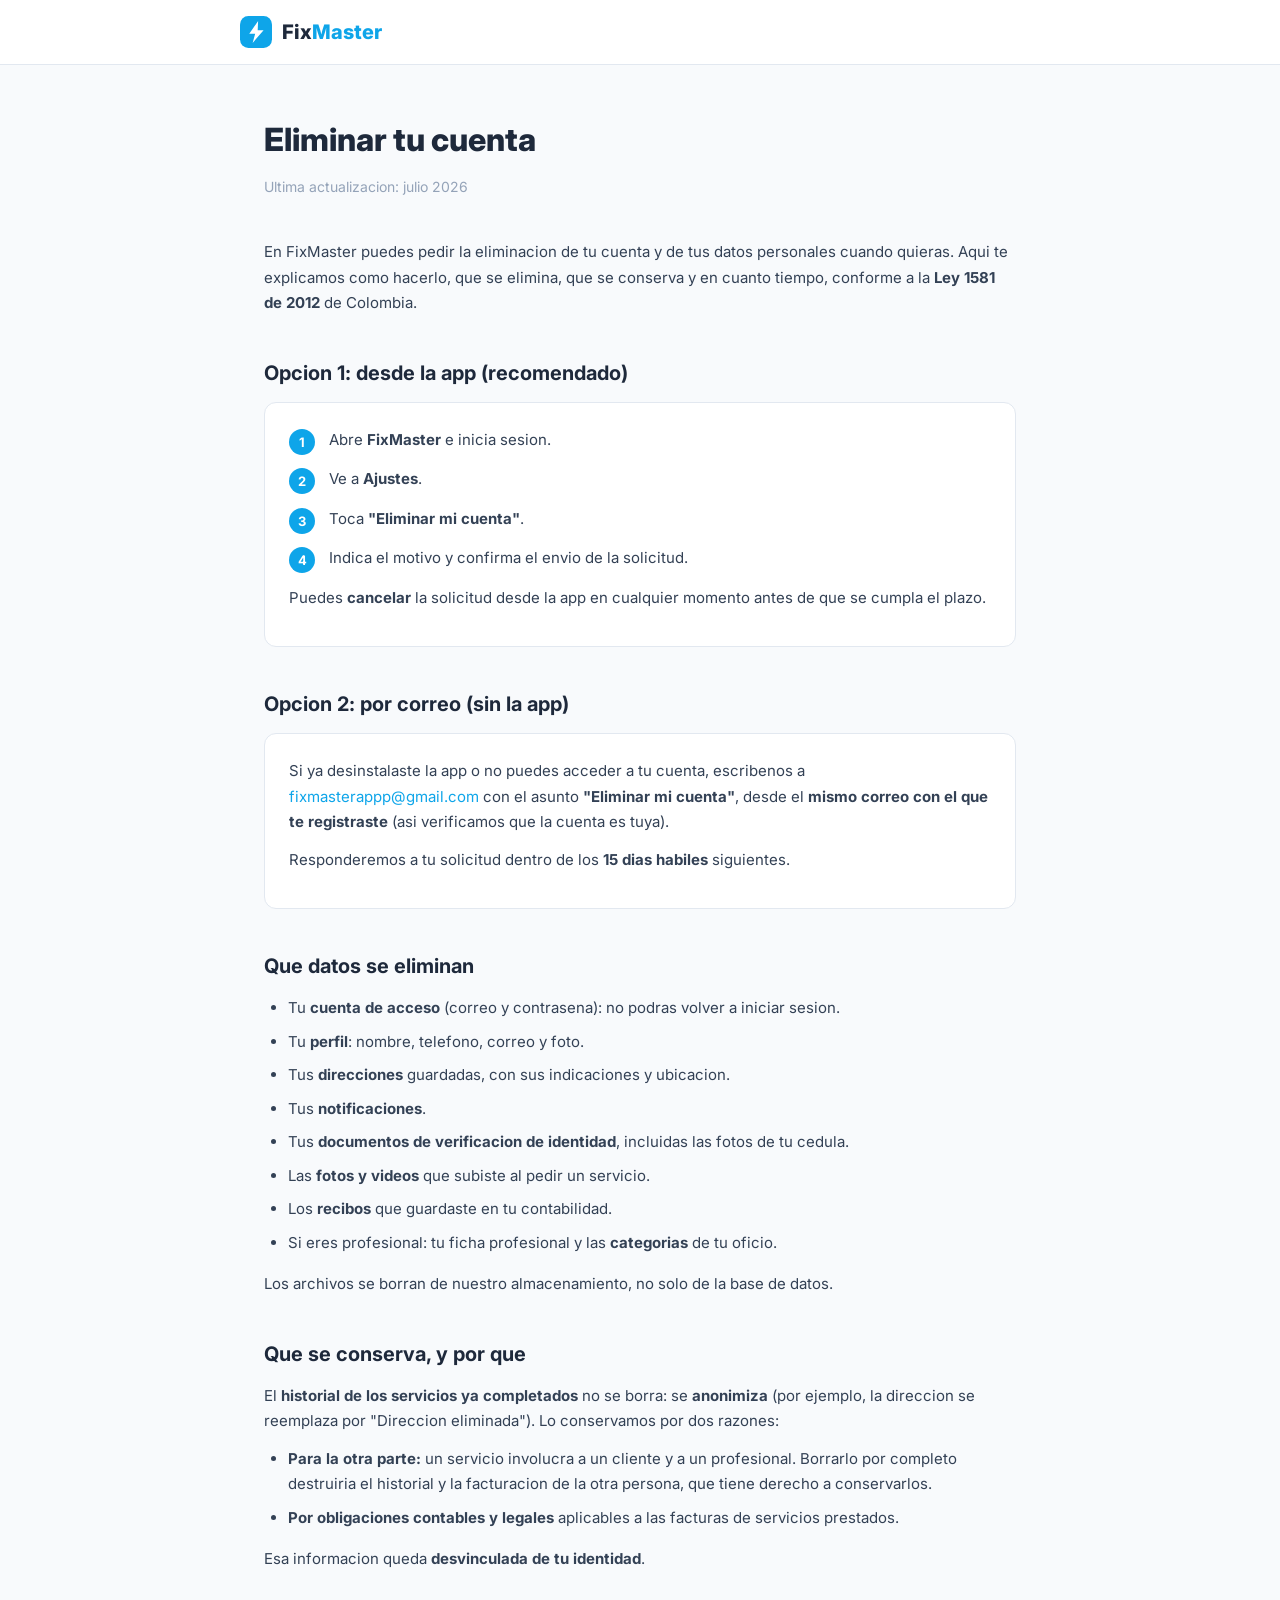
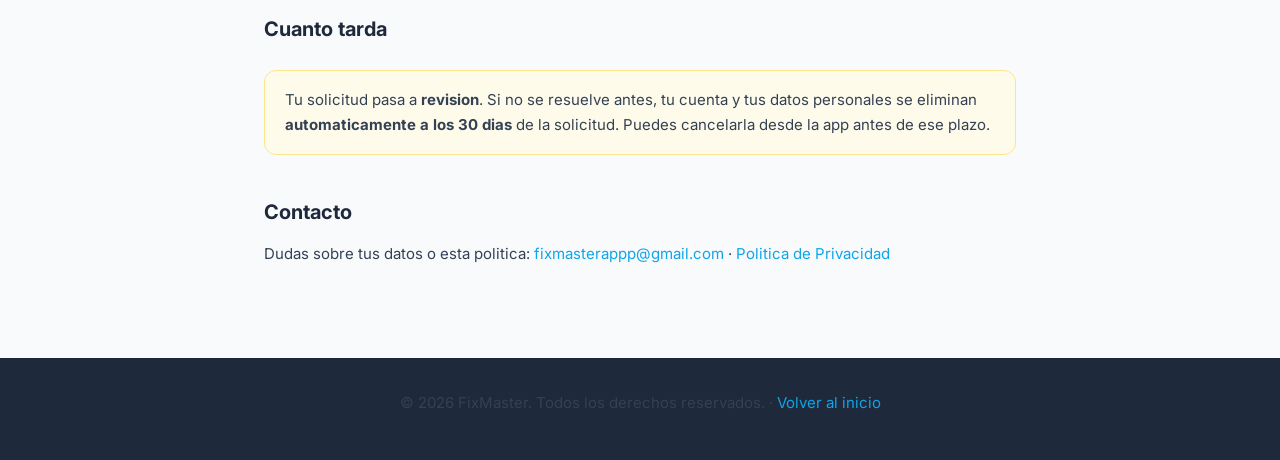
==== eliminar-cuenta.html @ eef832ab "url eliminar cuenta" ====
<!DOCTYPE html>
<html lang="es">
<head>
  <meta charset="UTF-8">
  <meta name="viewport" content="width=device-width, initial-scale=1.0">
  <title>Eliminar tu cuenta — FixMaster</title>
  <meta name="description" content="Como solicitar la eliminacion de tu cuenta de FixMaster y que datos se eliminan o se conservan.">
  <meta name="theme-color" content="#0EA5E9">
  <link rel="icon" type="image/svg+xml" href="data:image/svg+xml,%3Csvg xmlns='http://www.w3.org/2000/svg' viewBox='0 0 32 32'%3E%3Crect width='32' height='32' rx='8' fill='%230EA5E9'/%3E%3Cpath d='M18.5 4L10 18h5.5L13.5 28 22 14h-5.5z' fill='white'/%3E%3C/svg%3E">
  <link rel="preconnect" href="https://fonts.googleapis.com">
  <link rel="preconnect" href="https://fonts.gstatic.com" crossorigin>
  <link href="https://fonts.googleapis.com/css2?family=Inter:wght@400;500;600;700;800&display=swap" rel="stylesheet">
  <style>
    *, *::before, *::after { box-sizing: border-box; margin: 0; padding: 0; }
    :root {
      --primary: #0EA5E9;
      --dark: #1E293B;
      --surface: #334155;
      --bg: #F8FAFC;
      --border: #E2E8F0;
      --muted: #94A3B8;
      --white: #FFFFFF;
    }
    html { scroll-behavior: smooth; }
    body {
      font-family: 'Inter', -apple-system, BlinkMacSystemFont, 'Segoe UI', sans-serif;
      color: var(--dark);
      background: var(--bg);
      line-height: 1.7;
      -webkit-font-smoothing: antialiased;
    }
    a { color: var(--primary); text-decoration: none; }
    a:hover { text-decoration: underline; }

    nav {
      background: var(--white);
      border-bottom: 1px solid var(--border);
      padding: 0 24px;
    }
    .nav-inner {
      max-width: 800px;
      margin: 0 auto;
      display: flex;
      align-items: center;
      height: 64px;
    }
    .logo {
      display: flex;
      align-items: center;
      gap: 10px;
      font-size: 20px;
      font-weight: 800;
      text-decoration: none;
      color: inherit;
    }
    .logo-icon { width: 32px; height: 32px; }
    .logo-fix { color: var(--dark); }
    .logo-master { color: var(--primary); }

    main {
      max-width: 800px;
      margin: 0 auto;
      padding: 48px 24px 80px;
    }
    h1 {
      font-size: 32px;
      font-weight: 800;
      margin-bottom: 8px;
    }
    .updated {
      font-size: 14px;
      color: var(--muted);
      margin-bottom: 40px;
    }
    h2 {
      font-size: 20px;
      font-weight: 700;
      margin-top: 40px;
      margin-bottom: 12px;
      color: var(--dark);
    }
    p, li {
      font-size: 15px;
      color: var(--surface);
      margin-bottom: 12px;
    }
    ul {
      padding-left: 24px;
      margin-bottom: 16px;
    }
    li { margin-bottom: 8px; list-style: disc; }

    .pasos {
      counter-reset: paso;
      padding-left: 0;
      list-style: none;
    }
    .pasos li {
      list-style: none;
      counter-increment: paso;
      position: relative;
      padding-left: 40px;
      margin-bottom: 14px;
    }
    .pasos li::before {
      content: counter(paso);
      position: absolute;
      left: 0;
      top: 2px;
      width: 26px;
      height: 26px;
      border-radius: 50%;
      background: var(--primary);
      color: var(--white);
      font-size: 13px;
      font-weight: 700;
      display: flex;
      align-items: center;
      justify-content: center;
    }

    .card {
      background: var(--white);
      border: 1px solid var(--border);
      border-radius: 12px;
      padding: 24px;
      margin-bottom: 16px;
    }
    .aviso {
      background: #FFFBEB;
      border: 1px solid #FDE68A;
      border-radius: 12px;
      padding: 16px 20px;
      margin: 24px 0;
    }
    .aviso p:last-child { margin-bottom: 0; }

    footer {
      background: var(--dark);
      color: var(--muted);
      text-align: center;
      padding: 32px 24px;
      font-size: 13px;
    }
    footer a { color: var(--primary); }
  </style>
</head>
<body>
  <nav>
    <div class="nav-inner">
      <a href="index.html" class="logo">
        <svg class="logo-icon" viewBox="0 0 38 38" fill="none" xmlns="http://www.w3.org/2000/svg">
          <rect width="38" height="38" rx="10" fill="#0EA5E9"/>
          <path d="M21.5 6L11 21h7L15 32l13-15h-7z" fill="white"/>
        </svg>
        <span><span class="logo-fix">Fix</span><span class="logo-master">Master</span></span>
      </a>
    </div>
  </nav>

  <main>
    <h1>Eliminar tu cuenta</h1>
    <p class="updated">Ultima actualizacion: julio 2026</p>

    <p>
      En FixMaster puedes pedir la eliminacion de tu cuenta y de tus datos personales
      cuando quieras. Aqui te explicamos como hacerlo, que se elimina, que se conserva
      y en cuanto tiempo, conforme a la <strong>Ley 1581 de 2012</strong> de Colombia.
    </p>

    <h2>Opcion 1: desde la app (recomendado)</h2>
    <div class="card">
      <ol class="pasos">
        <li>Abre <strong>FixMaster</strong> e inicia sesion.</li>
        <li>Ve a <strong>Ajustes</strong>.</li>
        <li>Toca <strong>"Eliminar mi cuenta"</strong>.</li>
        <li>Indica el motivo y confirma el envio de la solicitud.</li>
      </ol>
      <p>
        Puedes <strong>cancelar</strong> la solicitud desde la app en cualquier momento
        antes de que se cumpla el plazo.
      </p>
    </div>

    <h2>Opcion 2: por correo (sin la app)</h2>
    <div class="card">
      <p>
        Si ya desinstalaste la app o no puedes acceder a tu cuenta, escribenos a
        <a href="mailto:fixmasterappp@gmail.com?subject=Eliminar%20mi%20cuenta%20FixMaster">fixmasterappp@gmail.com</a>
        con el asunto <strong>"Eliminar mi cuenta"</strong>, desde el
        <strong>mismo correo con el que te registraste</strong> (asi verificamos que
        la cuenta es tuya).
      </p>
      <p>Responderemos a tu solicitud dentro de los <strong>15 dias habiles</strong> siguientes.</p>
    </div>

    <h2>Que datos se eliminan</h2>
    <ul>
      <li>Tu <strong>cuenta de acceso</strong> (correo y contrasena): no podras volver a iniciar sesion.</li>
      <li>Tu <strong>perfil</strong>: nombre, telefono, correo y foto.</li>
      <li>Tus <strong>direcciones</strong> guardadas, con sus indicaciones y ubicacion.</li>
      <li>Tus <strong>notificaciones</strong>.</li>
      <li>
        Tus <strong>documentos de verificacion de identidad</strong>, incluidas las
        fotos de tu cedula.
      </li>
      <li>Las <strong>fotos y videos</strong> que subiste al pedir un servicio.</li>
      <li>Los <strong>recibos</strong> que guardaste en tu contabilidad.</li>
      <li>Si eres profesional: tu ficha profesional y las <strong>categorias</strong> de tu oficio.</li>
    </ul>
    <p>
      Los archivos se borran de nuestro almacenamiento, no solo de la base de datos.
    </p>

    <h2>Que se conserva, y por que</h2>
    <p>
      El <strong>historial de los servicios ya completados</strong> no se borra: se
      <strong>anonimiza</strong> (por ejemplo, la direccion se reemplaza por "Direccion
      eliminada"). Lo conservamos por dos razones:
    </p>
    <ul>
      <li>
        <strong>Para la otra parte:</strong> un servicio involucra a un cliente y a un
        profesional. Borrarlo por completo destruiria el historial y la facturacion de
        la otra persona, que tiene derecho a conservarlos.
      </li>
      <li>
        <strong>Por obligaciones contables y legales</strong> aplicables a las facturas
        de servicios prestados.
      </li>
    </ul>
    <p>Esa informacion queda <strong>desvinculada de tu identidad</strong>.</p>

    <h2>Cuanto tarda</h2>
    <div class="aviso">
      <p>
        Tu solicitud pasa a <strong>revision</strong>. Si no se resuelve antes, tu cuenta
        y tus datos personales se eliminan <strong>automaticamente a los 30 dias</strong>
        de la solicitud. Puedes cancelarla desde la app antes de ese plazo.
      </p>
    </div>

    <h2>Contacto</h2>
    <p>
      Dudas sobre tus datos o esta politica:
      <a href="mailto:fixmasterappp@gmail.com">fixmasterappp@gmail.com</a> &middot;
      <a href="privacidad.html">Politica de Privacidad</a>
    </p>
  </main>

  <footer>
    <p>&copy; 2026 FixMaster. Todos los derechos reservados. &middot; <a href="index.html">Volver al inicio</a></p>
  </footer>
</body>
</html>
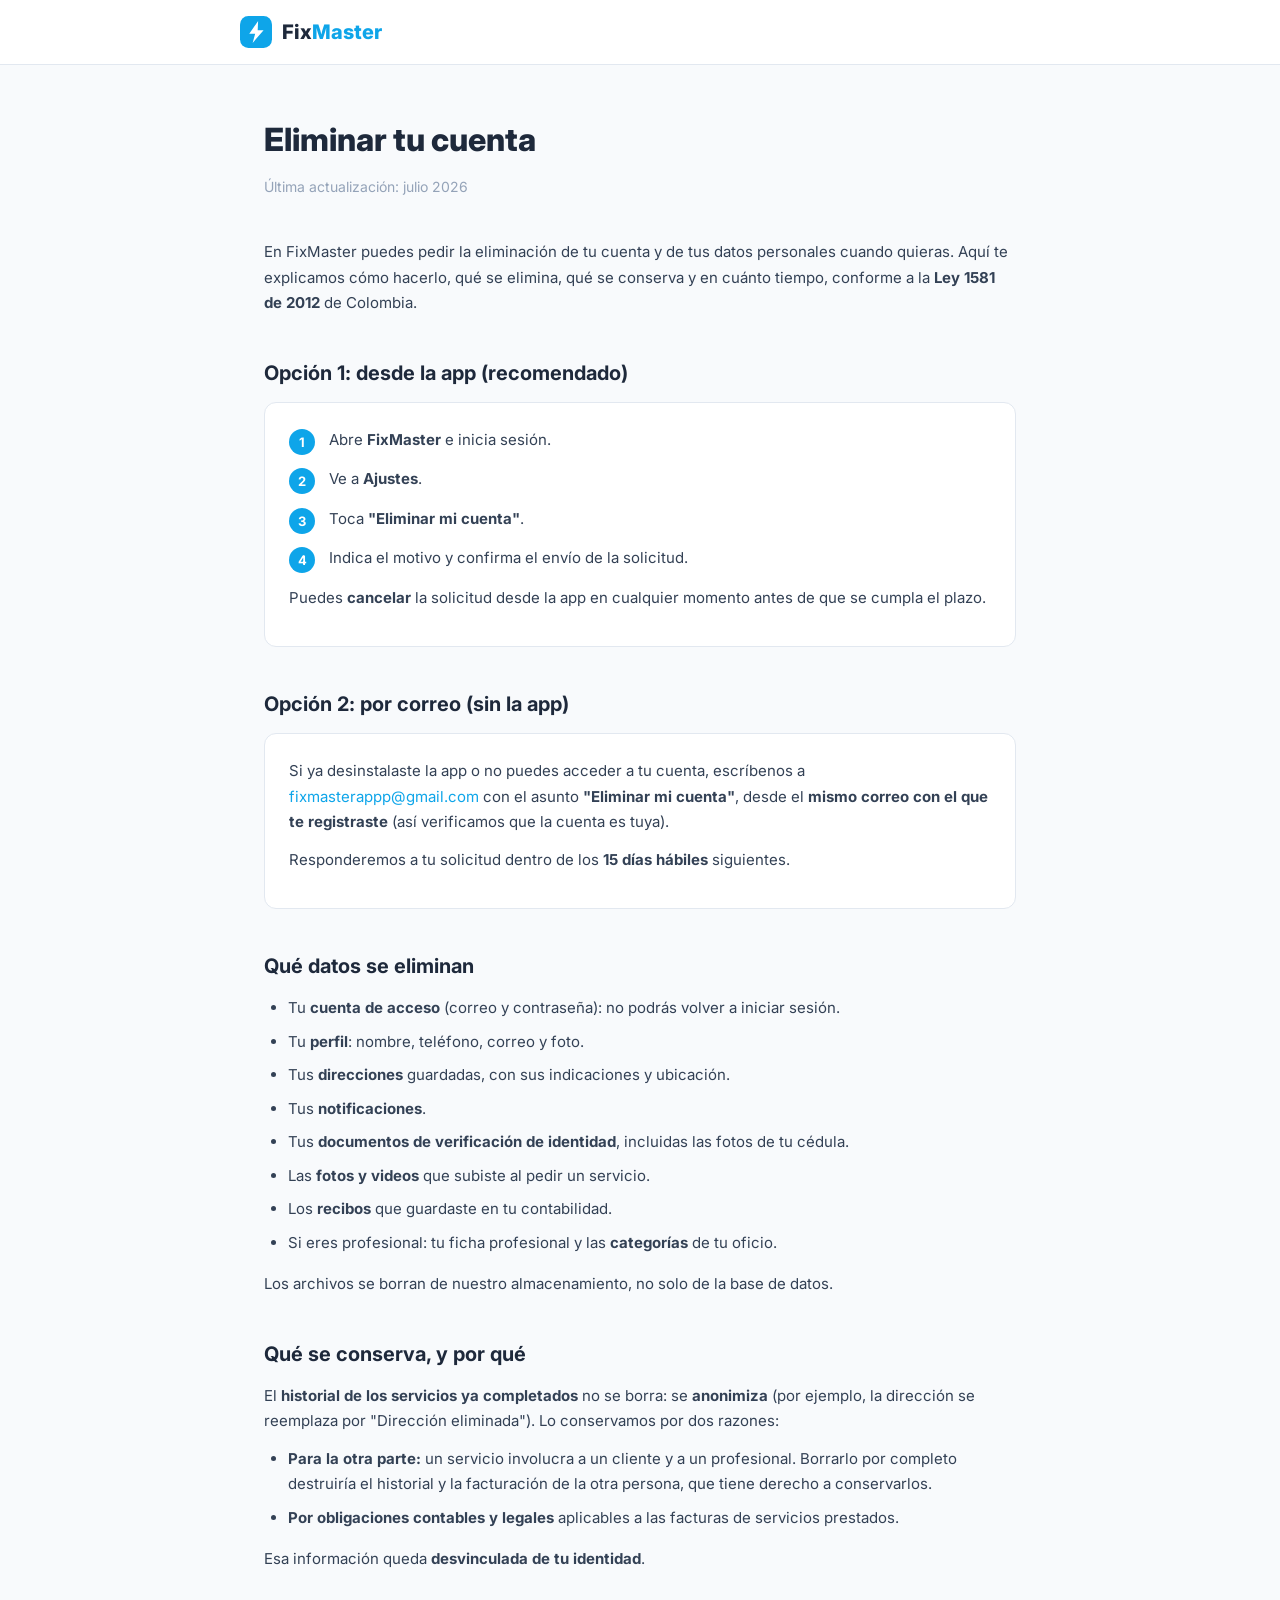
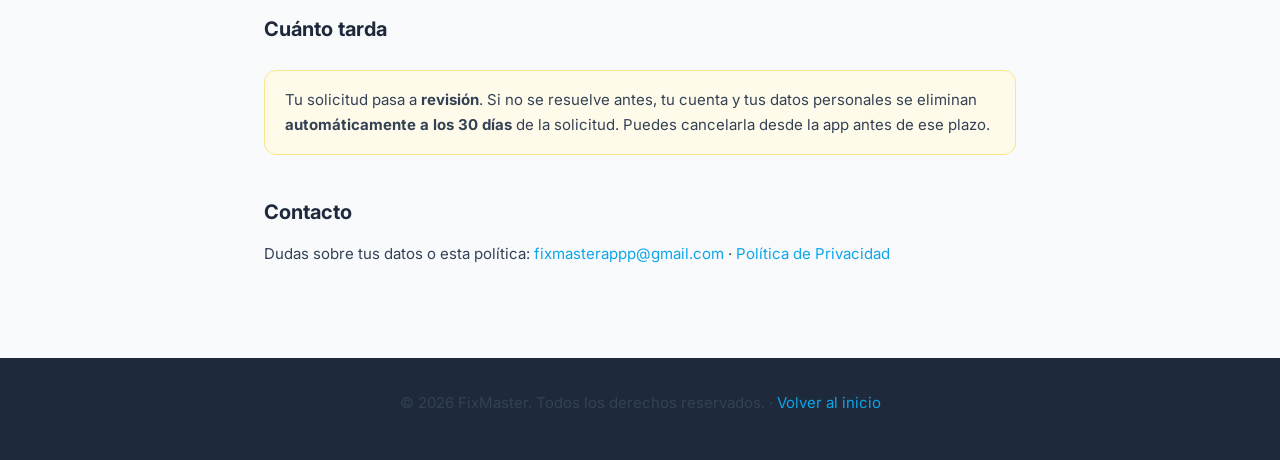
==== commit 29674b0b: "Landing al día + SEO técnico - Contenido alineado con la app: 24 categorías, gratis y sin comisiones" ====
--- a/eliminar-cuenta.html
+++ b/eliminar-cuenta.html
@@ -1,12 +1,15 @@
 <!DOCTYPE html>
-<html lang="es">
+<html lang="es-CO">
 <head>
   <meta charset="UTF-8">
   <meta name="viewport" content="width=device-width, initial-scale=1.0">
   <title>Eliminar tu cuenta — FixMaster</title>
-  <meta name="description" content="Como solicitar la eliminacion de tu cuenta de FixMaster y que datos se eliminan o se conservan.">
+  <meta name="description" content="Cómo solicitar la eliminación de tu cuenta de FixMaster y qué datos se eliminan o se conservan.">
+  <link rel="canonical" href="https://fix-master.com.co/eliminar-cuenta.html">
   <meta name="theme-color" content="#0EA5E9">
-  <link rel="icon" type="image/svg+xml" href="data:image/svg+xml,%3Csvg xmlns='http://www.w3.org/2000/svg' viewBox='0 0 32 32'%3E%3Crect width='32' height='32' rx='8' fill='%230EA5E9'/%3E%3Cpath d='M18.5 4L10 18h5.5L13.5 28 22 14h-5.5z' fill='white'/%3E%3C/svg%3E">
+  <link rel="icon" href="/favicon.ico" sizes="32x32">
+  <link rel="icon" href="/favicon.svg" type="image/svg+xml">
+  <link rel="apple-touch-icon" href="/apple-touch-icon.png">
   <link rel="preconnect" href="https://fonts.googleapis.com">
   <link rel="preconnect" href="https://fonts.gstatic.com" crossorigin>
   <link href="https://fonts.googleapis.com/css2?family=Inter:wght@400;500;600;700;800&display=swap" rel="stylesheet">
@@ -160,21 +163,21 @@
 
   <main>
     <h1>Eliminar tu cuenta</h1>
-    <p class="updated">Ultima actualizacion: julio 2026</p>
-
-    <p>
-      En FixMaster puedes pedir la eliminacion de tu cuenta y de tus datos personales
-      cuando quieras. Aqui te explicamos como hacerlo, que se elimina, que se conserva
-      y en cuanto tiempo, conforme a la <strong>Ley 1581 de 2012</strong> de Colombia.
-    </p>
-
-    <h2>Opcion 1: desde la app (recomendado)</h2>
+    <p class="updated">Última actualización: julio 2026</p>
+
+    <p>
+      En FixMaster puedes pedir la eliminación de tu cuenta y de tus datos personales
+      cuando quieras. Aquí te explicamos cómo hacerlo, qué se elimina, qué se conserva
+      y en cuánto tiempo, conforme a la <strong>Ley 1581 de 2012</strong> de Colombia.
+    </p>
+
+    <h2>Opción 1: desde la app (recomendado)</h2>
     <div class="card">
       <ol class="pasos">
-        <li>Abre <strong>FixMaster</strong> e inicia sesion.</li>
+        <li>Abre <strong>FixMaster</strong> e inicia sesión.</li>
         <li>Ve a <strong>Ajustes</strong>.</li>
         <li>Toca <strong>"Eliminar mi cuenta"</strong>.</li>
-        <li>Indica el motivo y confirma el envio de la solicitud.</li>
+        <li>Indica el motivo y confirma el envío de la solicitud.</li>
       </ol>
       <p>
         Puedes <strong>cancelar</strong> la solicitud desde la app en cualquier momento
@@ -182,46 +185,46 @@
       </p>
     </div>
 
-    <h2>Opcion 2: por correo (sin la app)</h2>
+    <h2>Opción 2: por correo (sin la app)</h2>
     <div class="card">
       <p>
-        Si ya desinstalaste la app o no puedes acceder a tu cuenta, escribenos a
+        Si ya desinstalaste la app o no puedes acceder a tu cuenta, escríbenos a
         <a href="mailto:fixmasterappp@gmail.com?subject=Eliminar%20mi%20cuenta%20FixMaster">fixmasterappp@gmail.com</a>
         con el asunto <strong>"Eliminar mi cuenta"</strong>, desde el
-        <strong>mismo correo con el que te registraste</strong> (asi verificamos que
+        <strong>mismo correo con el que te registraste</strong> (así verificamos que
         la cuenta es tuya).
       </p>
-      <p>Responderemos a tu solicitud dentro de los <strong>15 dias habiles</strong> siguientes.</p>
-    </div>
-
-    <h2>Que datos se eliminan</h2>
+      <p>Responderemos a tu solicitud dentro de los <strong>15 días hábiles</strong> siguientes.</p>
+    </div>
+
+    <h2>Qué datos se eliminan</h2>
     <ul>
-      <li>Tu <strong>cuenta de acceso</strong> (correo y contrasena): no podras volver a iniciar sesion.</li>
-      <li>Tu <strong>perfil</strong>: nombre, telefono, correo y foto.</li>
-      <li>Tus <strong>direcciones</strong> guardadas, con sus indicaciones y ubicacion.</li>
+      <li>Tu <strong>cuenta de acceso</strong> (correo y contraseña): no podrás volver a iniciar sesión.</li>
+      <li>Tu <strong>perfil</strong>: nombre, teléfono, correo y foto.</li>
+      <li>Tus <strong>direcciones</strong> guardadas, con sus indicaciones y ubicación.</li>
       <li>Tus <strong>notificaciones</strong>.</li>
       <li>
-        Tus <strong>documentos de verificacion de identidad</strong>, incluidas las
-        fotos de tu cedula.
+        Tus <strong>documentos de verificación de identidad</strong>, incluidas las
+        fotos de tu cédula.
       </li>
       <li>Las <strong>fotos y videos</strong> que subiste al pedir un servicio.</li>
       <li>Los <strong>recibos</strong> que guardaste en tu contabilidad.</li>
-      <li>Si eres profesional: tu ficha profesional y las <strong>categorias</strong> de tu oficio.</li>
+      <li>Si eres profesional: tu ficha profesional y las <strong>categorías</strong> de tu oficio.</li>
     </ul>
     <p>
       Los archivos se borran de nuestro almacenamiento, no solo de la base de datos.
     </p>
 
-    <h2>Que se conserva, y por que</h2>
+    <h2>Qué se conserva, y por qué</h2>
     <p>
       El <strong>historial de los servicios ya completados</strong> no se borra: se
-      <strong>anonimiza</strong> (por ejemplo, la direccion se reemplaza por "Direccion
+      <strong>anonimiza</strong> (por ejemplo, la dirección se reemplaza por "Dirección
       eliminada"). Lo conservamos por dos razones:
     </p>
     <ul>
       <li>
         <strong>Para la otra parte:</strong> un servicio involucra a un cliente y a un
-        profesional. Borrarlo por completo destruiria el historial y la facturacion de
+        profesional. Borrarlo por completo destruiría el historial y la facturación de
         la otra persona, que tiene derecho a conservarlos.
       </li>
       <li>
@@ -229,22 +232,22 @@
         de servicios prestados.
       </li>
     </ul>
-    <p>Esa informacion queda <strong>desvinculada de tu identidad</strong>.</p>
-
-    <h2>Cuanto tarda</h2>
+    <p>Esa información queda <strong>desvinculada de tu identidad</strong>.</p>
+
+    <h2>Cuánto tarda</h2>
     <div class="aviso">
       <p>
-        Tu solicitud pasa a <strong>revision</strong>. Si no se resuelve antes, tu cuenta
-        y tus datos personales se eliminan <strong>automaticamente a los 30 dias</strong>
+        Tu solicitud pasa a <strong>revisión</strong>. Si no se resuelve antes, tu cuenta
+        y tus datos personales se eliminan <strong>automáticamente a los 30 días</strong>
         de la solicitud. Puedes cancelarla desde la app antes de ese plazo.
       </p>
     </div>
 
     <h2>Contacto</h2>
     <p>
-      Dudas sobre tus datos o esta politica:
+      Dudas sobre tus datos o esta política:
       <a href="mailto:fixmasterappp@gmail.com">fixmasterappp@gmail.com</a> &middot;
-      <a href="privacidad.html">Politica de Privacidad</a>
+      <a href="privacidad.html">Política de Privacidad</a>
     </p>
   </main>
 
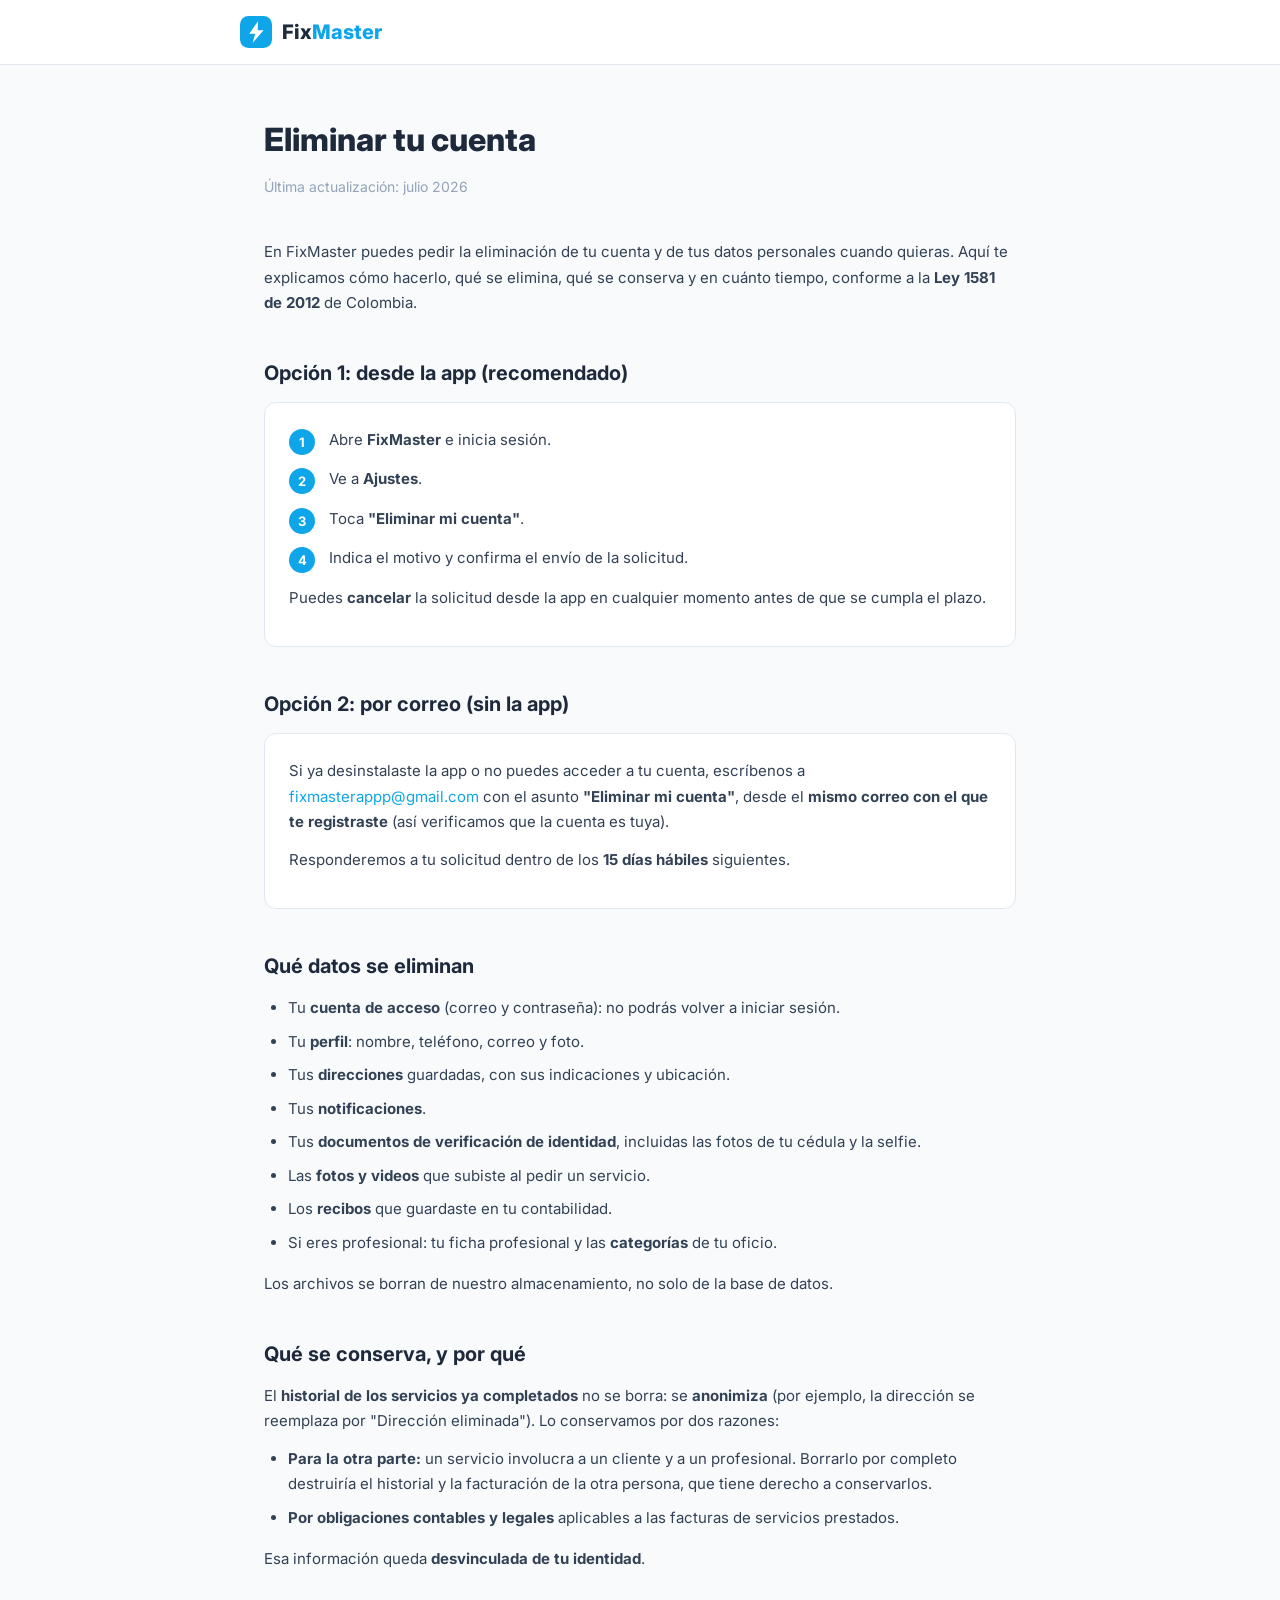
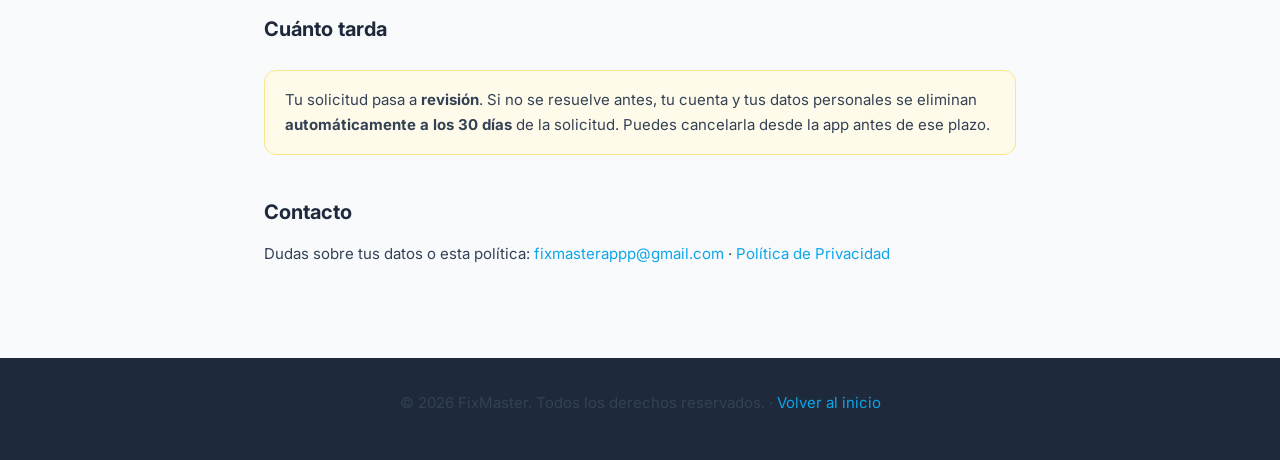
==== commit ed5c2d7a: "Política de privacidad: incluir la selfie y el número de cédula La verificación de identidad pide nú" ====
--- a/eliminar-cuenta.html
+++ b/eliminar-cuenta.html
@@ -205,7 +205,7 @@
       <li>Tus <strong>notificaciones</strong>.</li>
       <li>
         Tus <strong>documentos de verificación de identidad</strong>, incluidas las
-        fotos de tu cédula.
+        fotos de tu cédula y la selfie.
       </li>
       <li>Las <strong>fotos y videos</strong> que subiste al pedir un servicio.</li>
       <li>Los <strong>recibos</strong> que guardaste en tu contabilidad.</li>
